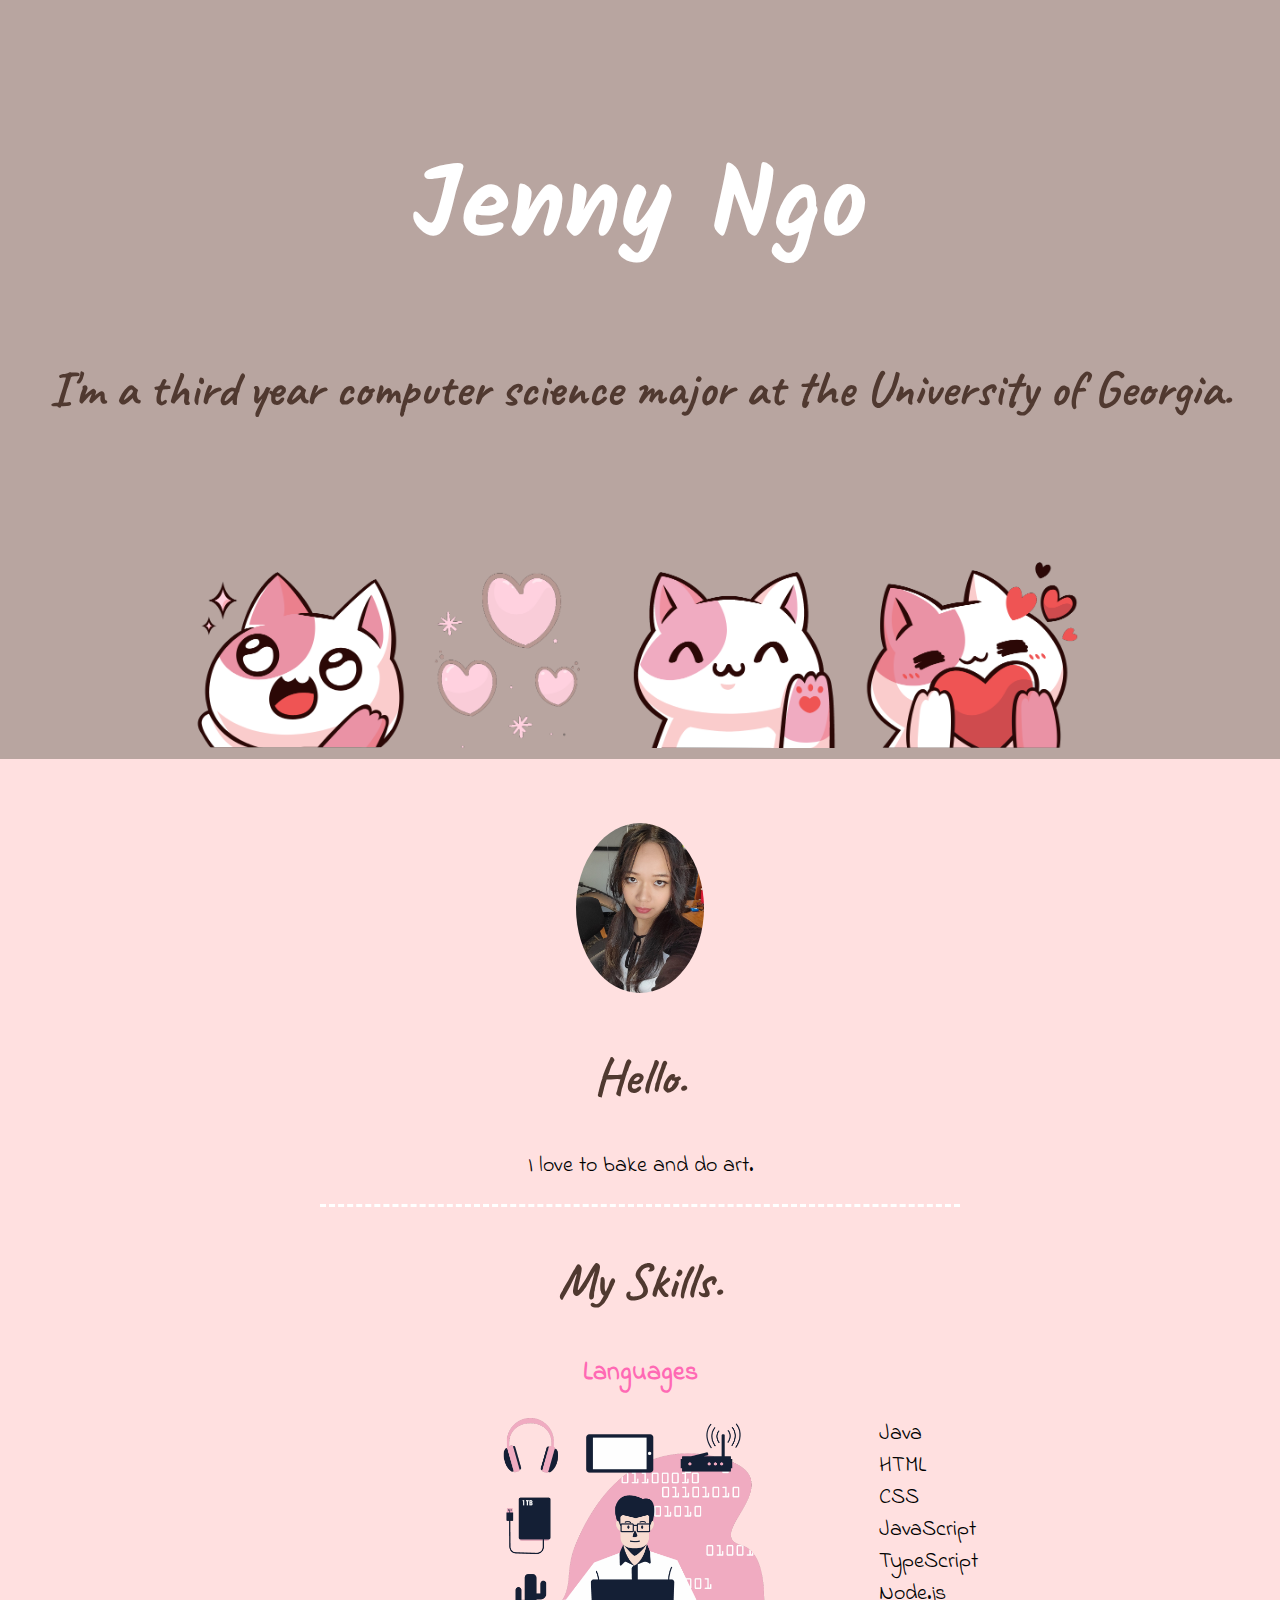
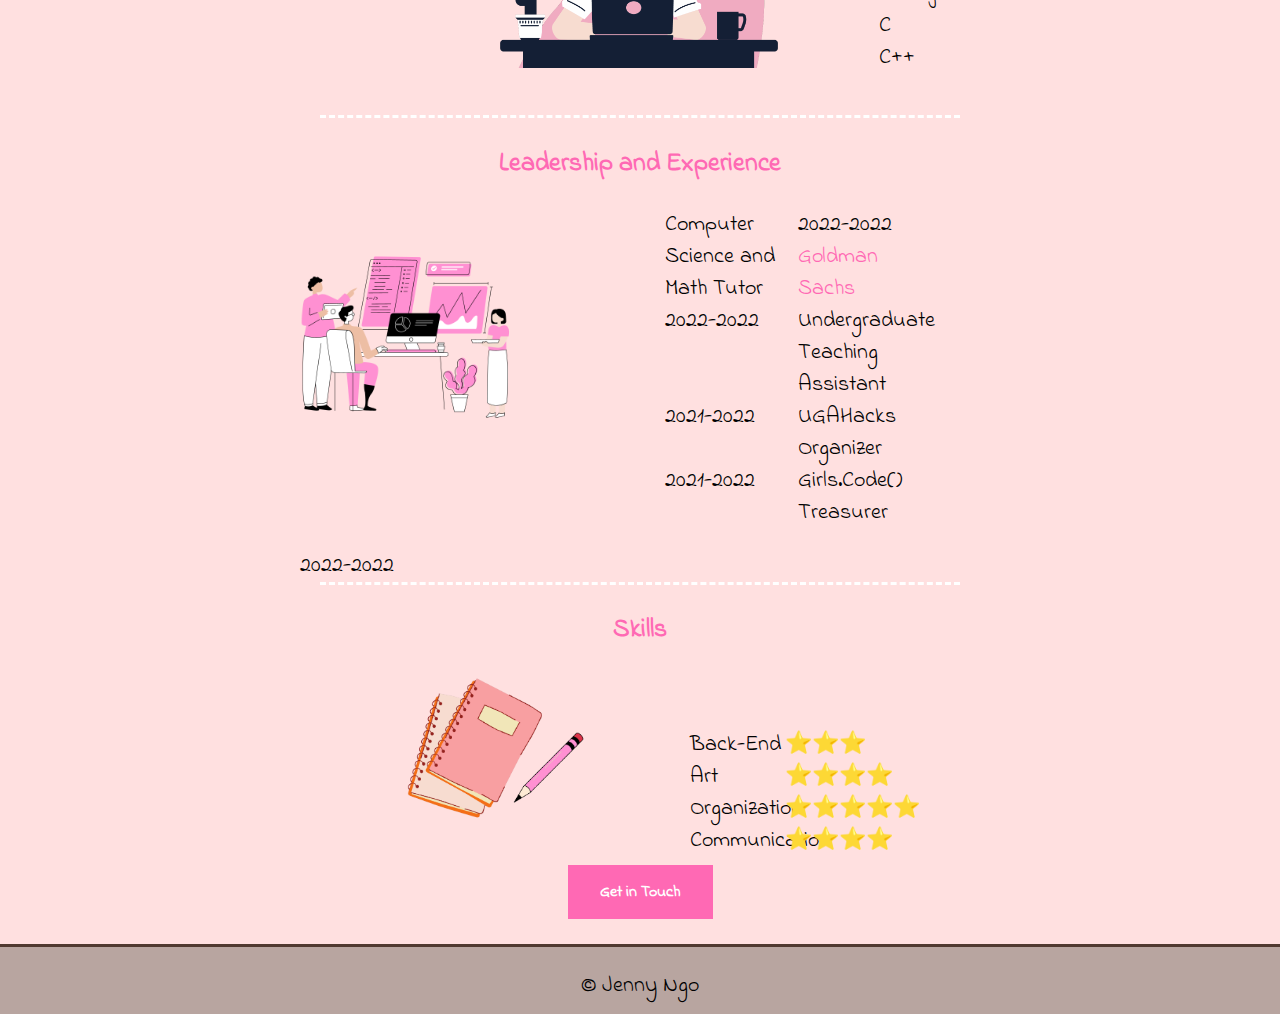
==== index.html @ 30c935b3 "updated index.html" ====
<!DOCTYPE html>
<html lang="en">
  <head>
    <meta charset="utf-8" />
    <title>Jenny Ngo</title>
    <meta
      name="description"
      content="As the birthplace of public higher
    education"
    />
    <link rel="stylesheet" href="css/style.css" />
    <link
      href="https://fonts.googleapis.com/css?family=Indie Flower"
      rel="stylesheet"
    />
    <link
      href="https://fonts.googleapis.com/css?family=Caveat"
      rel="stylesheet"
    />
    <link
      href="https://fonts.googleapis.com/css?family=Kalam"
      rel="stylesheet"
    />
  </head>

  <body>
    <div class="top">
      <br /><br />
      <h1>Jenny Ngo</h1>
      <h2>
        I'm a third year computer science major at the University of Georgia.
      </h2>
      <img src="images/cats.png" width="70%" />
    </div>

    <div class="myphoto">
      <br /><br />
      <img src="images/photo.jpg" width="10%" />
      <h2>Hello.</h2>
      <p>I love to bake and do art.</p>
      <hr />
    </div>

    <div class="content">
      <h2>My Skills.</h2>
      <h3>Languages</h3>
      <div class="languages">
        <img src="images/coding.png" width="200%" /><br /><br />
        <ul>
          <li>Java</li>
          <li>HTML</li>
          <li>CSS</li>
          <li>JavaScript</li>
          <li>TypeScript</li>
          <li>Node.js</li>
          <li>C</li>
          <li>C++</li>
        </ul>
      </div>
      <hr />

      <h3>Leadership and Experience</h3>
      <div class="experience">
        <dl>
          <img src="images/dfjs.png" width="80%" /><br /><br /><br /><br />
          <dt>2022-2022</dt>
          <dd>Computer Science and Math Tutor</dd>
          <dt>2022-2022</dt>
          <dd><a href="https://www.goldmansachs.com/">Goldman Sachs</a></dd>
          <dt>2022-2022</dt>
          <dd>Undergraduate Teaching Assistant</dd>
          <dt>2021-2022</dt>
          <dd>UGAHacks Organizer</dd>
          <dt>2021-2022</dt>
          <dd>Girls.Code() Treasurer</dd>
        </dl>
      </div>
      <hr />

      <h3>Skills</h3>
      <div class="skills">
        <img src="images/notebook.png" width="100%" />
        <br /><br /><br />
        <dl>
          <dt>Back-End</dt>
          <dd>⭐⭐⭐</dd>
          <dt>Art</dt>
          <dd>⭐⭐⭐⭐</dd>
          <dt>Organization</dt>
          <dd>⭐⭐⭐⭐⭐</dd>
          <dt>Communication</dt>
          <dd>⭐⭐⭐⭐</dd>
        </dl>
      </div>
    </div>
    <h3><a href="contact.html" class="button">Get in Touch</a></h3>
    <div class="footer">
      <hr class="bottom" />
      <p class="copyright">&copy; Jenny Ngo</p>
    </div>
  </body>
</html>
---- css/style.css ----
body {
  text-align: center;
  margin: 0;
  background-color: #ffe0e0;
  font-family: "Indie Flower";
  font-size: 22px;
}

.top {
  background-color: rgb(184, 165, 160);
}

.cat {
  padding-left: 0px;
  padding-right: 0px;
}

.intro {
  text-align: center;
  background-color: #ffe0e0;
  font-family: "Indie Flower";
  font-size: 22px;
  padding-left: 300px;
  padding-right: 300px;
}

.languages {
  text-align: left;
  column-count: 2;
  float: left;
  padding-left: 500px;
  padding-right: 500px;
  column-gap: 200px;
}

.experience {
  text-align: left;
  column-count: 2;
  float: left;
  padding-left: 300px;
  padding-right: 350px;
  column-gap: 100px;
}

.skills {
  text-align: left;
  column-count: 2;
  float: left;
  padding-left: 400px;
  padding-right: 400px;
  column-gap: 100px;
}

h2 {
  color: rgb(80, 57, 48);
  font-family: "Caveat";
  font-size: 50px;
}

h3 {
  color: hotpink;
}

a:hover {
  color: white;
}

a {
  color: hotpink;
  text-decoration: none;
}

.button {
  background-color: hotpink;
  border: none;
  color: white;
  padding: 15px 32px;
  text-align: center;
  text-decoration: none;
  display: inline-block;
  font-size: 16px;
}

hr {
  border: none;
  border-top: dashed;
  height: 1px;
  width: 50%;
  color: white;
}

.languages {
  column-count: 2;
  float: left;
}

.copyright {
  text-align: center;
}

.footer {
  background-color: rgb(184, 165, 160);
  height: 70px;
}

ul {
  list-style-type: none;
}

.myphoto img {
  border-radius: 50%;
}

dl {
  width: 100%;
}

dt {
  float: left;
  width: 50%;
  padding: 0;
  margin: 0;
}

dd {
  float: left;
  width: 50%;
  padding: 0;
  margin: 0;
}

.bottom {
  border: none;
  border-top: solid;
  width: 100%;
  height: 1px;
  color: rgb(80, 57, 48);
}

h1 {
  color: white;
  font-size: 100px;
  font-family: "Kalam";
}

.contact_form {
  text-align: right;
  clear: both;
  float: left;
  position: relative;
  width: 58%;
}
.submit_button {
  text-align: right;
  clear: both;
  float: left;
  position: relative;
  width: 50%;
}
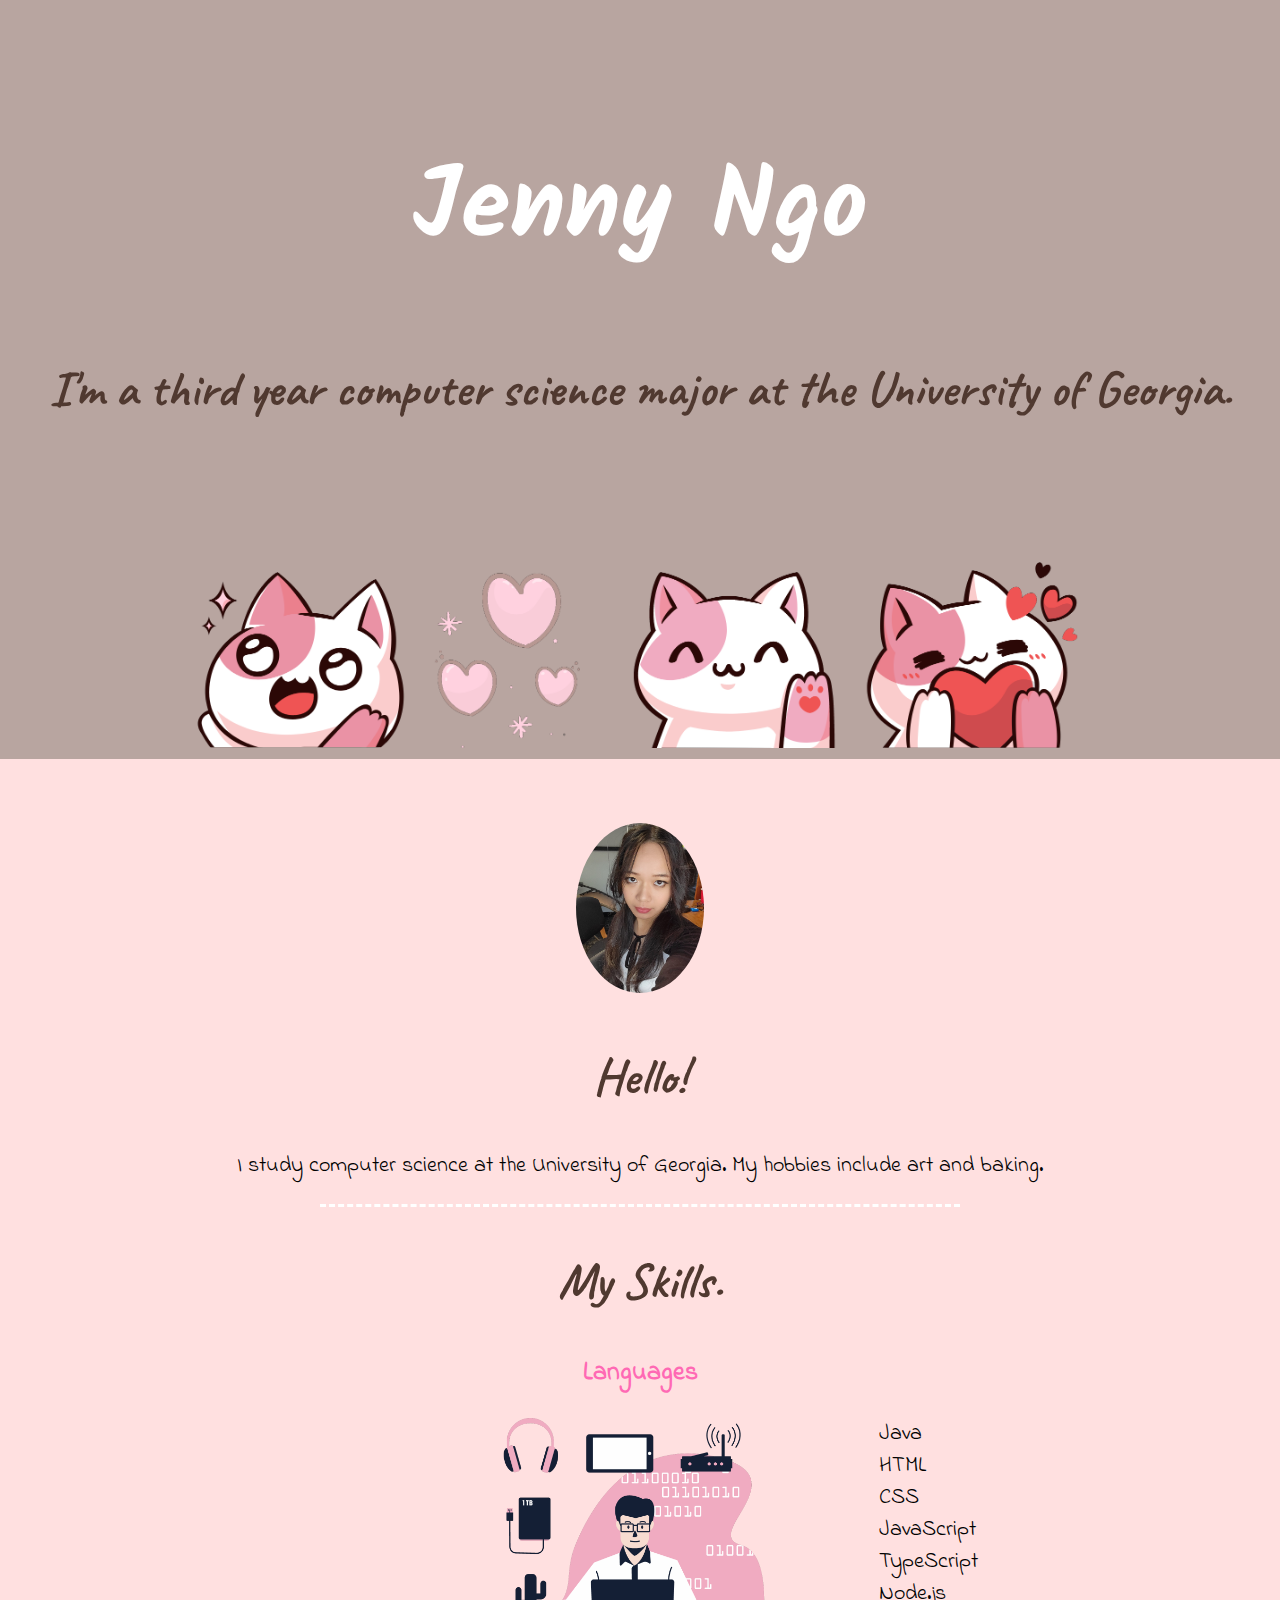
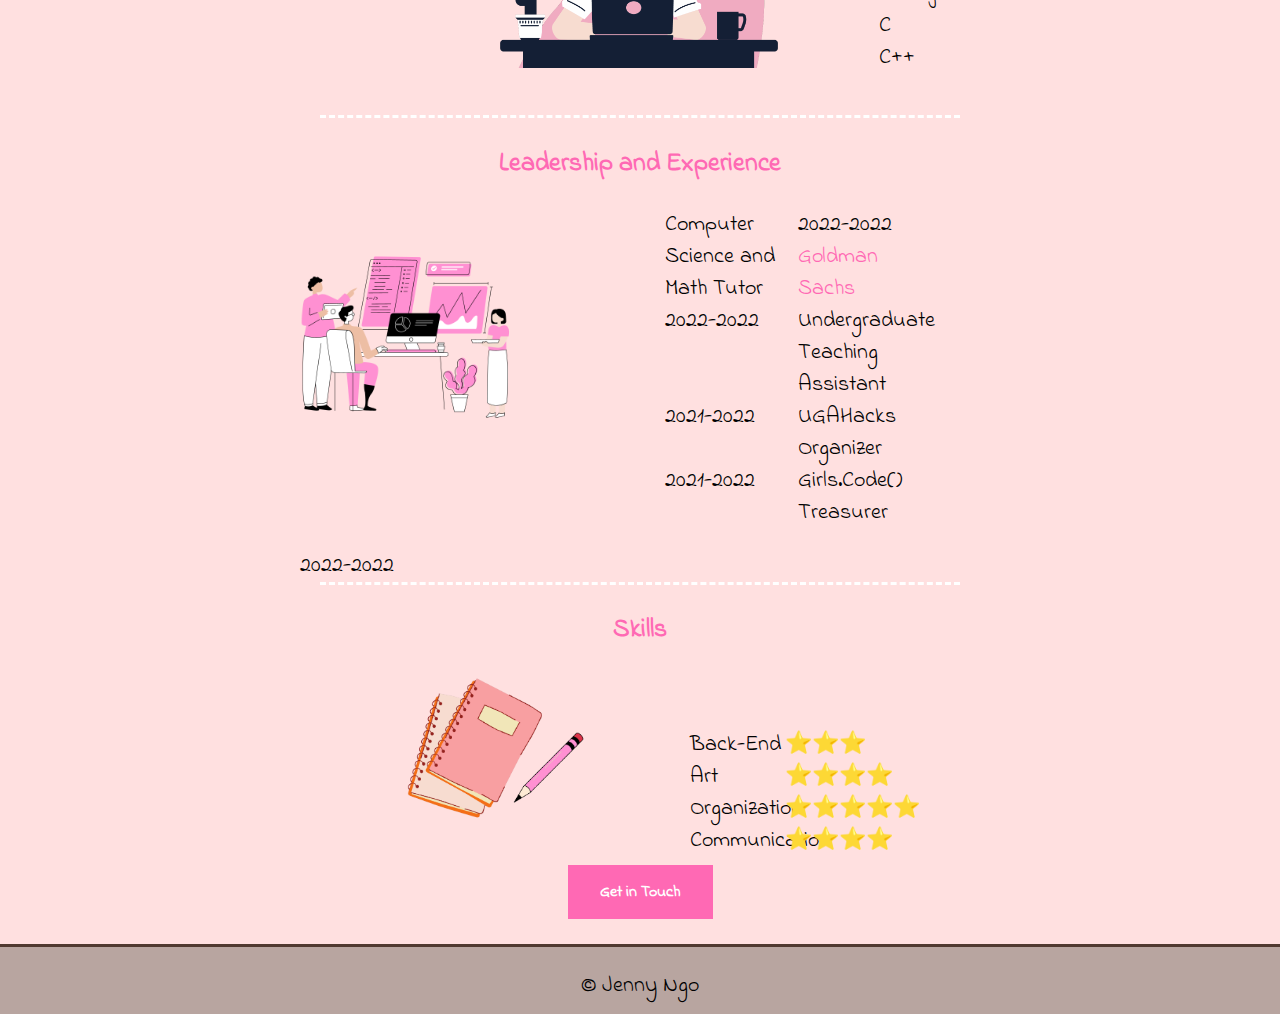
==== commit 014e11c6: "updated summary" ====
--- a/index.html
+++ b/index.html
@@ -36,8 +36,8 @@
     <div class="myphoto">
       <br /><br />
       <img src="images/photo.jpg" width="10%" />
-      <h2>Hello.</h2>
-      <p>I love to bake and do art.</p>
+      <h2>Hello!</h2>
+      <p>I study computer science at the University of Georgia. My hobbies include art and baking.</p>
       <hr />
     </div>
 
@@ -93,7 +93,7 @@
         </dl>
       </div>
     </div>
-    <h3><a href="contact.html" class="button">Get in Touch</a></h3>
+    <h3><a href="/contact.html" class="button">Get in Touch</a></h3>
     <div class="footer">
       <hr class="bottom" />
       <p class="copyright">&copy; Jenny Ngo</p>
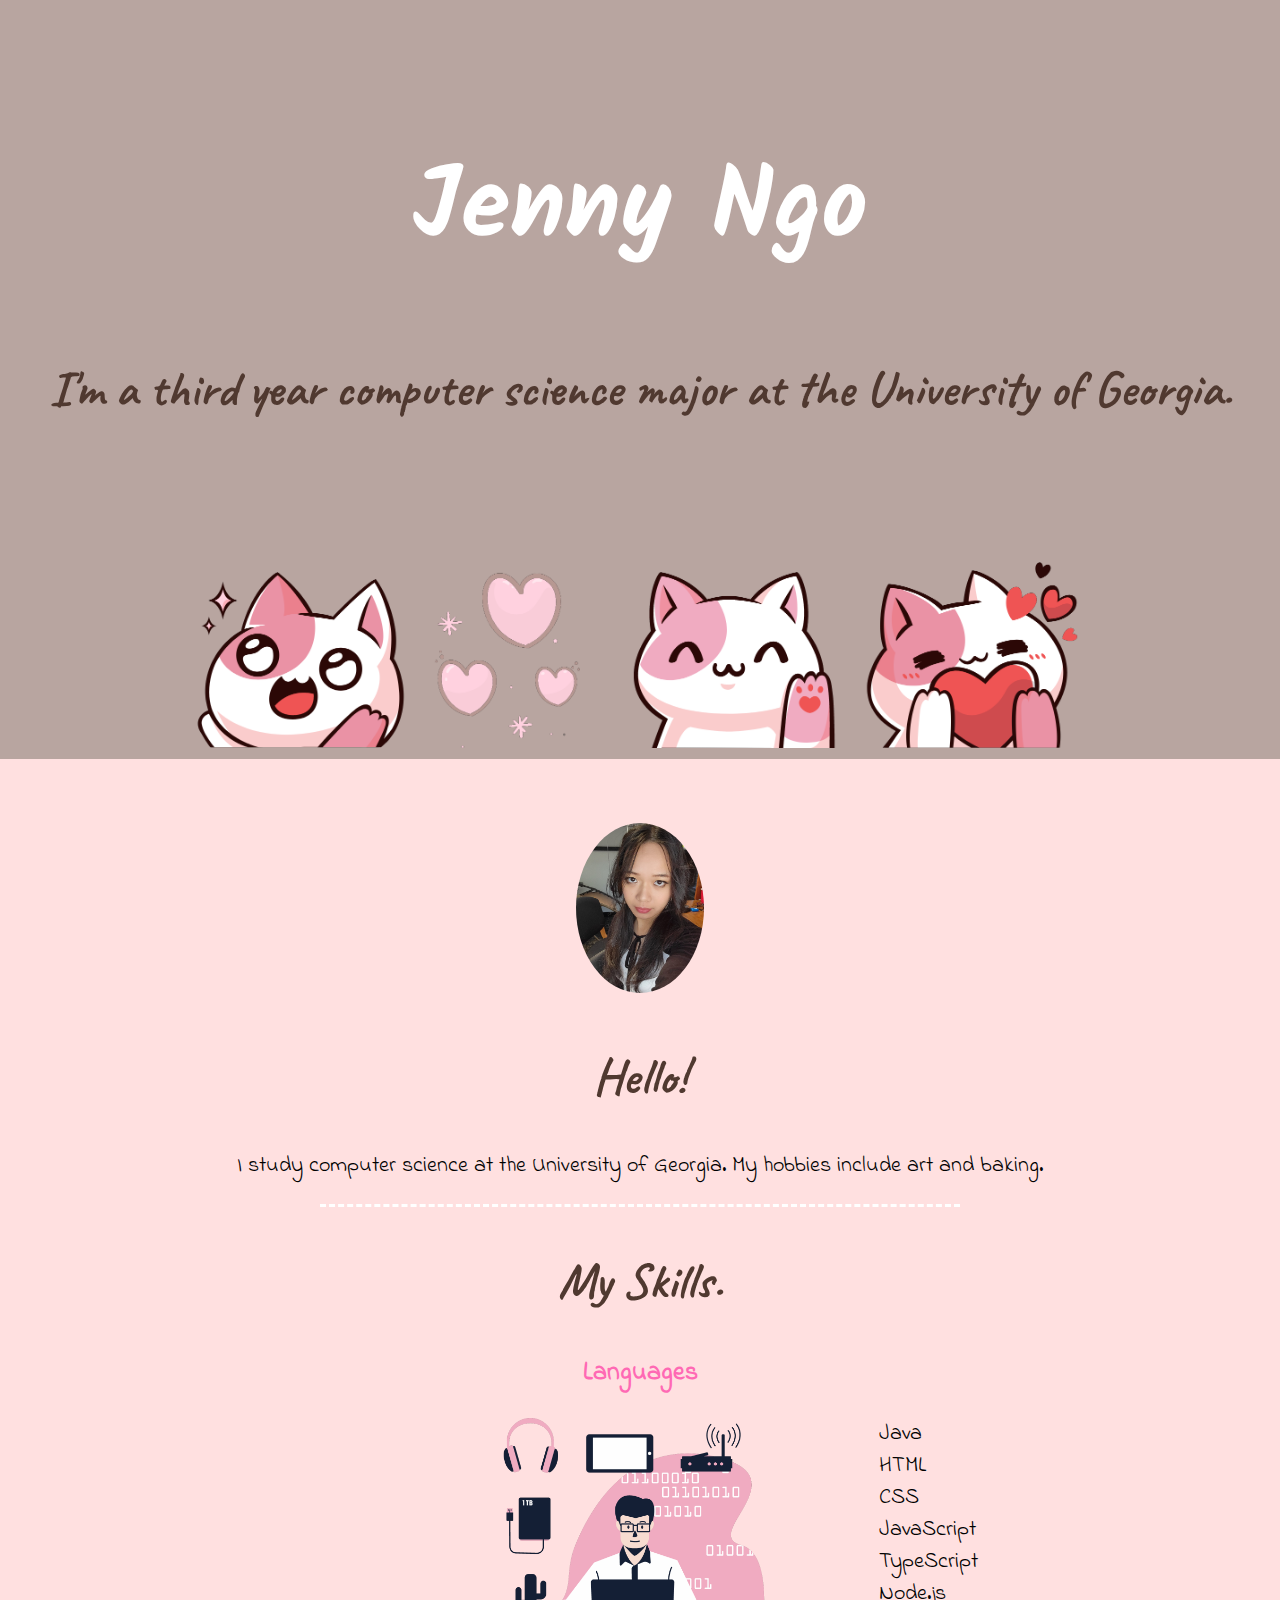
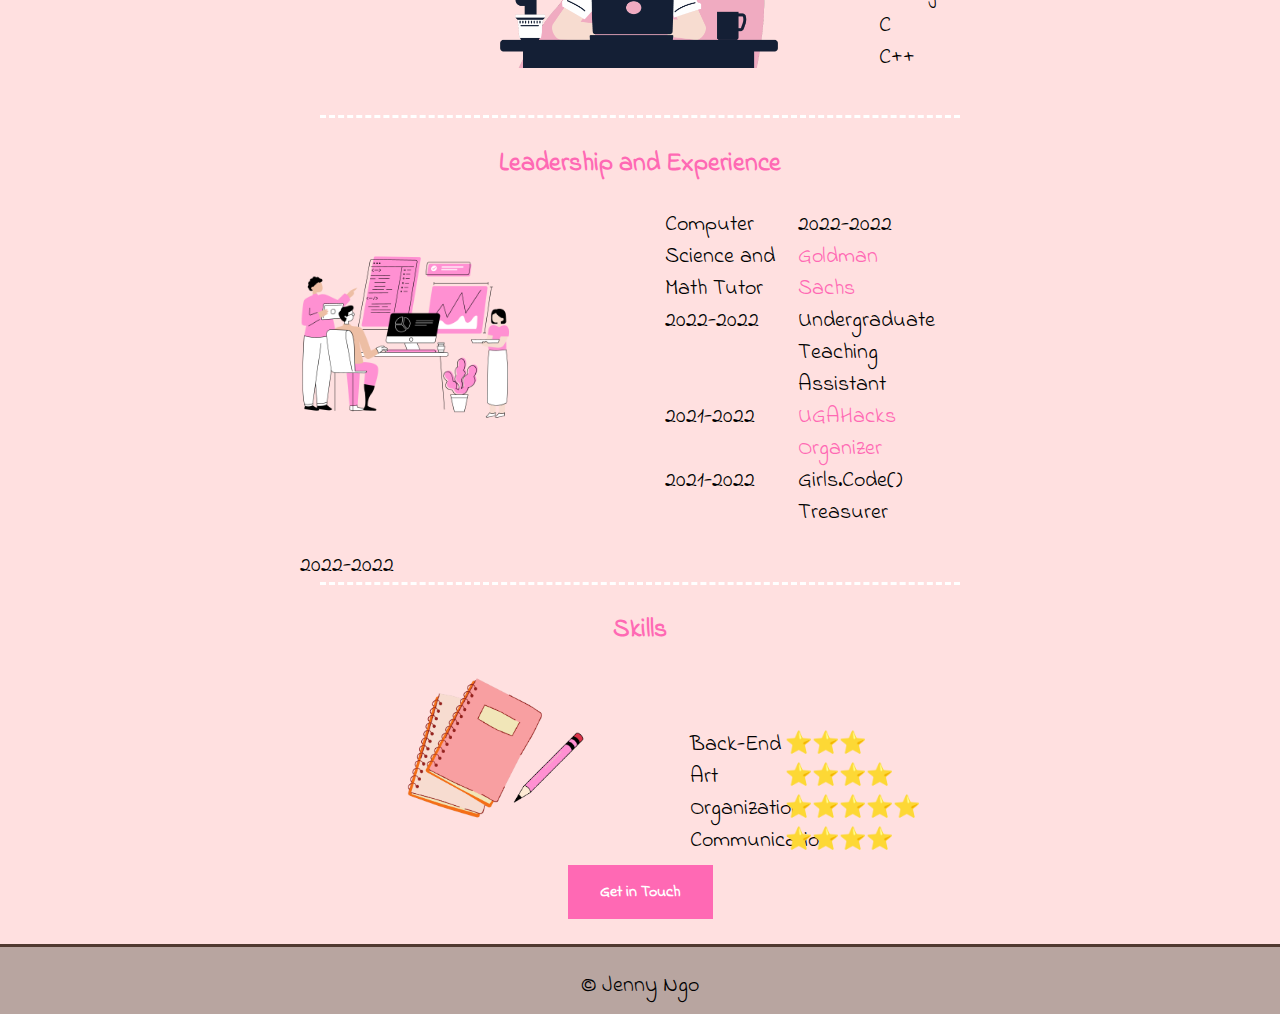
==== commit e1b6df5d: "updated link" ====
--- a/index.html
+++ b/index.html
@@ -70,7 +70,7 @@
           <dt>2022-2022</dt>
           <dd>Undergraduate Teaching Assistant</dd>
           <dt>2021-2022</dt>
-          <dd>UGAHacks Organizer</dd>
+          <dd><a href="https://8.ugahacks.com/">UGAHacks Organizer</a></dd>
           <dt>2021-2022</dt>
           <dd>Girls.Code() Treasurer</dd>
         </dl>
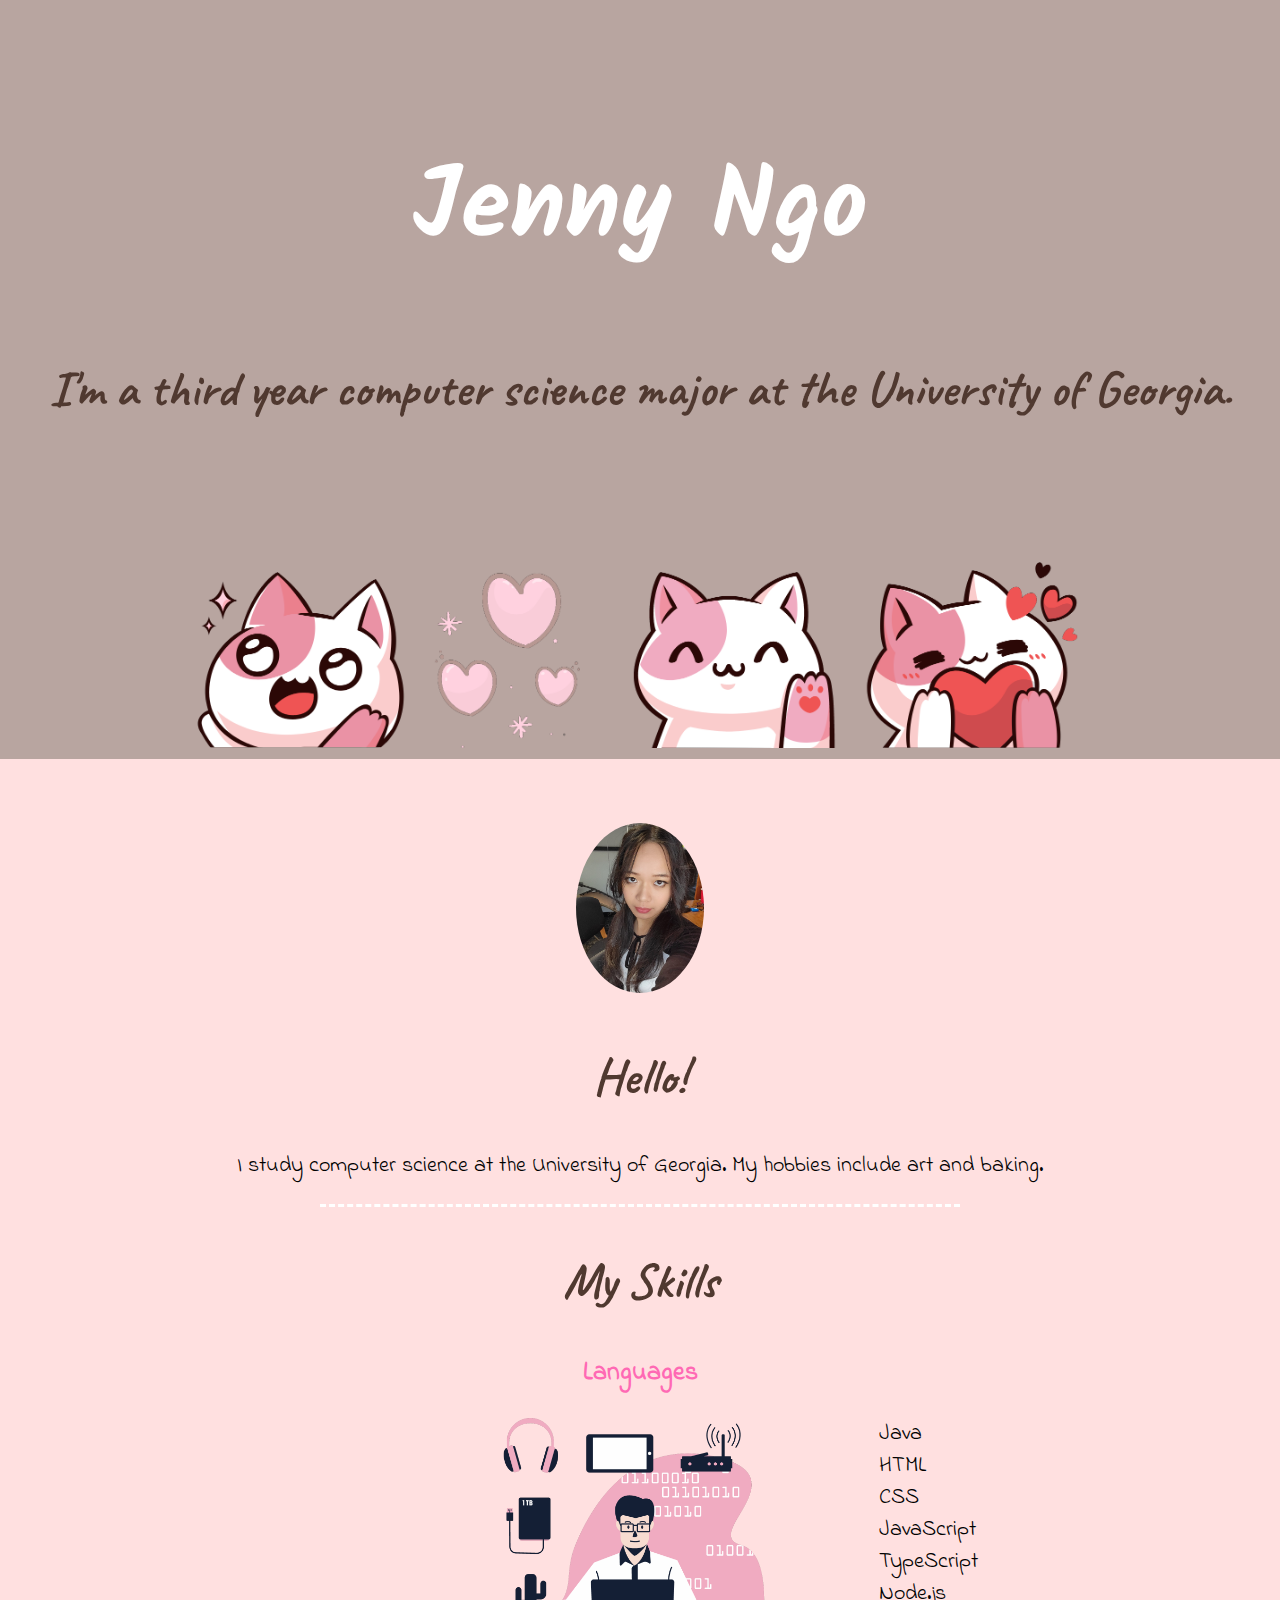
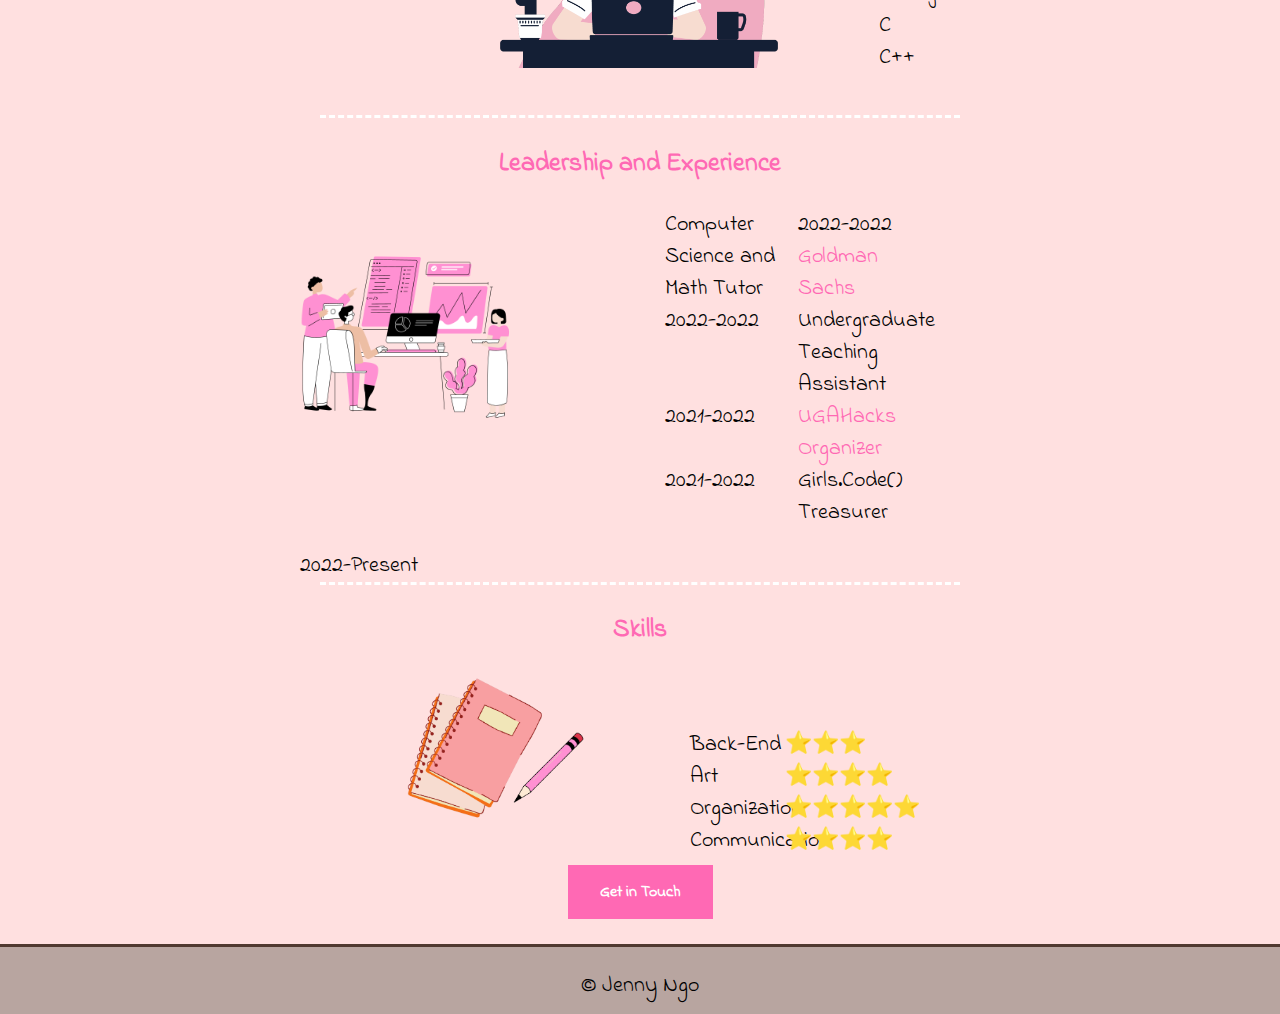
==== commit e6b29e99: "fixed work experience" ====
--- a/index.html
+++ b/index.html
@@ -42,7 +42,7 @@
     </div>
 
     <div class="content">
-      <h2>My Skills.</h2>
+      <h2>My Skills</h2>
       <h3>Languages</h3>
       <div class="languages">
         <img src="images/coding.png" width="200%" /><br /><br />
@@ -63,7 +63,7 @@
       <div class="experience">
         <dl>
           <img src="images/dfjs.png" width="80%" /><br /><br /><br /><br />
-          <dt>2022-2022</dt>
+          <dt>2022-Present</dt>
           <dd>Computer Science and Math Tutor</dd>
           <dt>2022-2022</dt>
           <dd><a href="https://www.goldmansachs.com/">Goldman Sachs</a></dd>
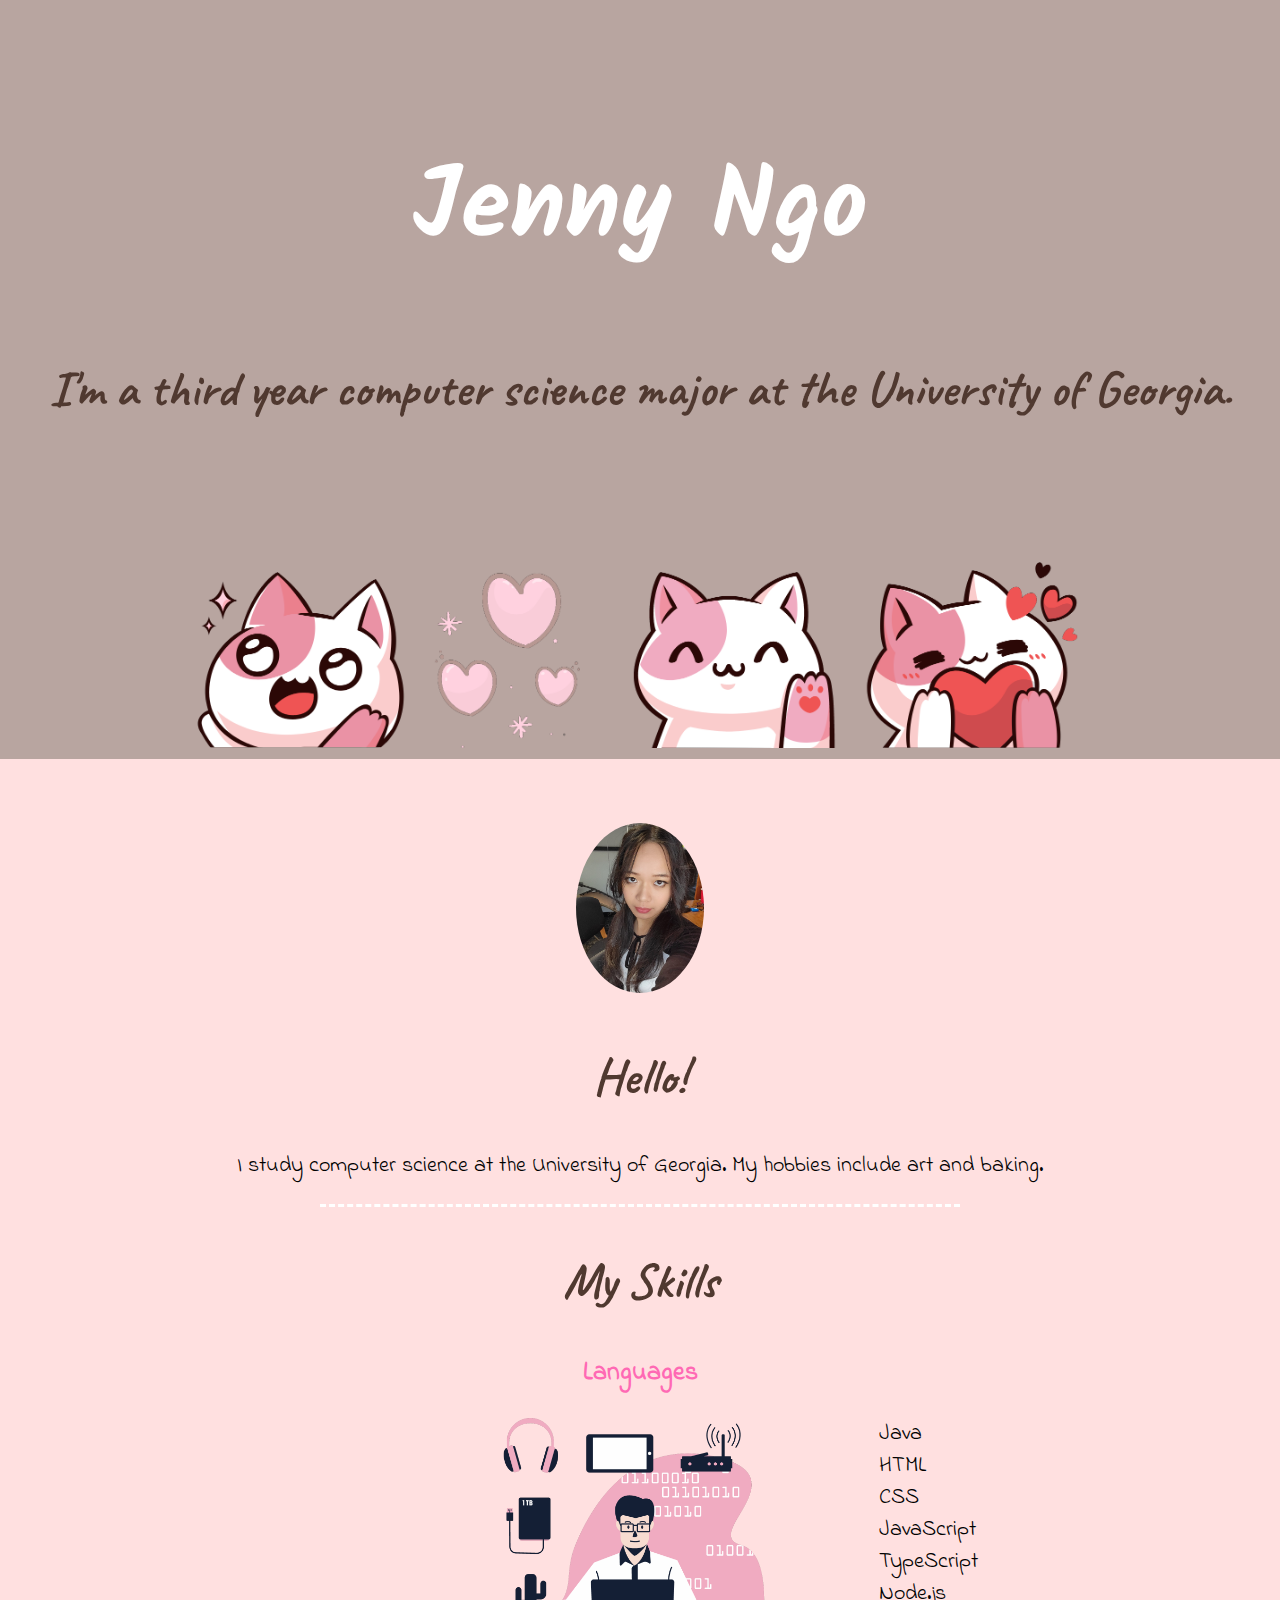
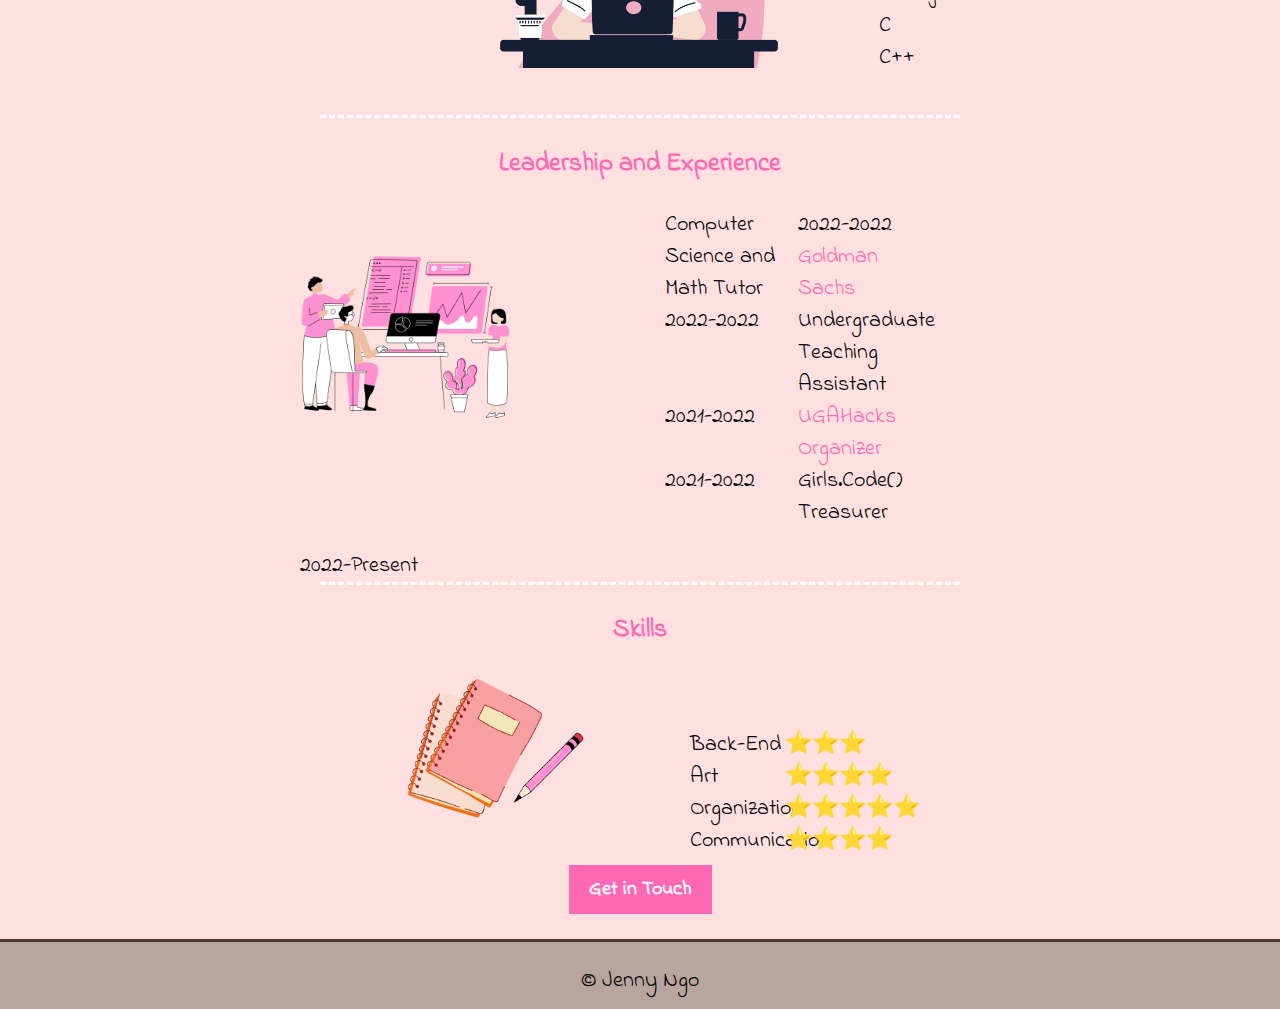
==== commit fe35f7b3: "updated some text" ====
--- a/index.html
+++ b/index.html
@@ -93,6 +93,7 @@
         </dl>
       </div>
     </div>
+    
     <h3><a href="/contact.html" class="button">Get in Touch</a></h3>
     <div class="footer">
       <hr class="bottom" />
--- a/css/style.css
+++ b/css/style.css
@@ -74,11 +74,11 @@
   background-color: hotpink;
   border: none;
   color: white;
-  padding: 15px 32px;
+  padding: 10px 20px;
   text-align: center;
   text-decoration: none;
   display: inline-block;
-  font-size: 16px;
+  font-size: 20px;
 }
 
 hr {
